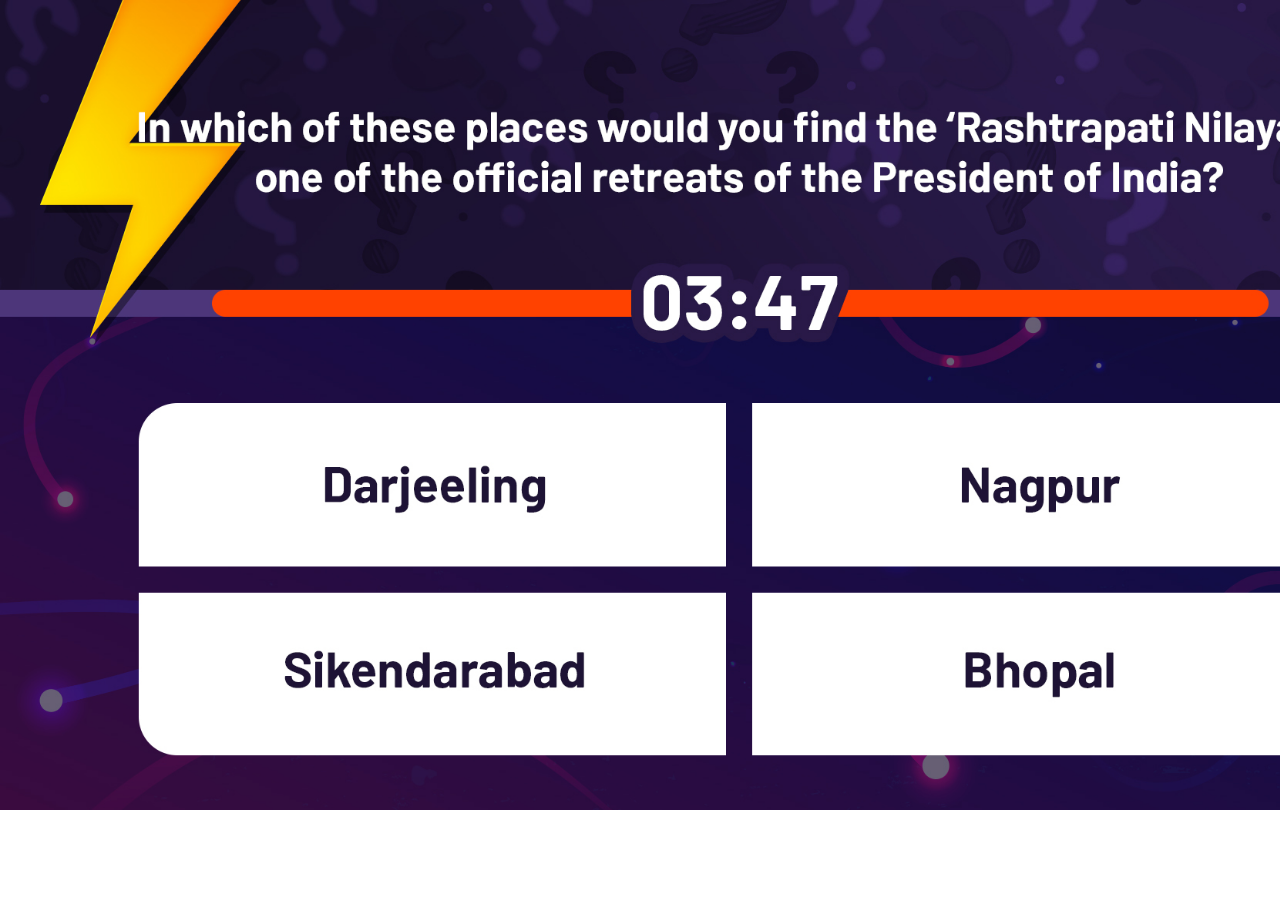
==== html/letsplay.html @ 0ffd65b5 "front page design" ====
<!DOCTYPE html>
<html lang="en">
<head>
    <meta charset="UTF-8">
    <meta name="viewport" content="width=device-width, initial-scale=1.0">
    <meta http-equiv="X-UA-Compatible" content="ie=edge">
    <title>Quiz</title>
    <link rel="stylesheet" href="css/main.css">
</head>
<body>
    <div class="letsplay">
        
    </div>

    <script src="https://ajax.googleapis.com/ajax/libs/jquery/3.4.1/jquery.min.js"></script>
    <script>
        
    </script>
</body>
</html>
---- html/css/main.css ----
@font-face {
    font-family: 'bnb';
    src: url('../fonts/BebasNeueBold.ttf');
}
@font-face {
    font-family: 'bnl';
    src: url('../fonts/BebasNeueLight.otf');
}
@font-face {
    font-family: 'montb';
    src: url('../fonts/Montserrat-Bold.otf');
}
@font-face {
    font-family: 'cstdb';
    src: url('../fonts/CircularStdBold.ttf');
}
@font-face {
    font-family: 'myraid';
    src: url('../fonts/myriad.ttf');
}
*{
    margin: 0;
    padding: 0;
    box-sizing: border-box;
}
div{
    word-wrap: break-word;
}
img{
    max-width: 100%;
}
.mainpage {
    background-image: url('../images/background-color.png');
    background-size: cover;
    background-repeat: no-repeat;
    height: 100vh;
}
.content-wrapper{
    width: 100%;
    display: flex;
    flex-direction: column;
    justify-content: center;
    align-items: flex-start;
    height: 90vh;
}
.maintitle{
    font-family: 'bnb';
    font-size: 145px;
    width: 85%;
    margin: 30px auto;
    color: #fff;
    line-height: 110px;
}
.yellow{
    color: #F9BF30;
}
.orange{
    color: #ff8300;
}
.vector{
    width: 35%;
    position: absolute;
    right: 0px;
    bottom: 0px;
}
.titledata{
    font-family: 'cstdb';
    color: #fff;
    width: 85%;
    margin: 10px auto 40px;
    font-size: 18px;
    line-height: 30px;
}
.startquiz{
    font-family: 'montb';
    font-size: 30px;
    color: #fff;
    background-image: linear-gradient(to bottom,#ff8700 ,#ff6100);
    padding: 25px 100px;
    margin-left: 105px;
    border-top-left-radius: 50px;
    border-bottom-left-radius: 50px;
    border-top-right-radius: 50px;
    border-bottom-right-radius: 50px;
    width: 40%;
    border-bottom: 5px solid #612800 !important;
    -moz-box-shadow: inset 0px 0px 1px 0.5px yellow;
    box-shadow: inset 0px 0px 1px 0.5px yellow;
    border: none;
    -webkit-box-shadow: inset 0px 0px 1px 0.5px yellow;
    cursor: pointer;
    text-shadow: 1px 1px 1px #333;
}
.startquiz:hover{
    border-bottom: 5px solid #14092C !important;
}
.gamebegins{
    background-image: url('../images/gamebegins.png');
    background-size: cover;
    background-repeat: no-repeat;
    height: 100vh;
    display: flex;
    width: 100%;
    flex-direction: column;
    justify-content: center;
}
.begindata{
    font-family: 'bnb';
    font-size: 145px;
    padding-left: 100px;
    color: #fff;
    line-height: 110px;
}
#count_num{
    font-size: 500px;
    color: #fff;
    opacity: 0.2;
    padding: 0px 250px;
    font-family: 'bnb';
    display: none;
}
.coin3{
    position: absolute;
    right: 7%;
    width: 250px;
    bottom: 10%;
    z-index: 11;
    display: none;
}
.coin2{
    position: absolute;
    right: 20%;
    width: 240px;
    bottom: 25%;
    z-index: 10;
    display:none;
}
.coin1{
    position: absolute;
    right: 31.5%;
    width: 240px;
    bottom: 38%;
    z-index: 9;
    display:none;
}
.letsplay{
    background-image: url('../images/quiz.jpg');
    background-size: cover;
    background-repeat: no-repeat;
    height: 810px;
    display: flex;
    width: 100%;
    flex-direction: column;
    justify-content: center;
}
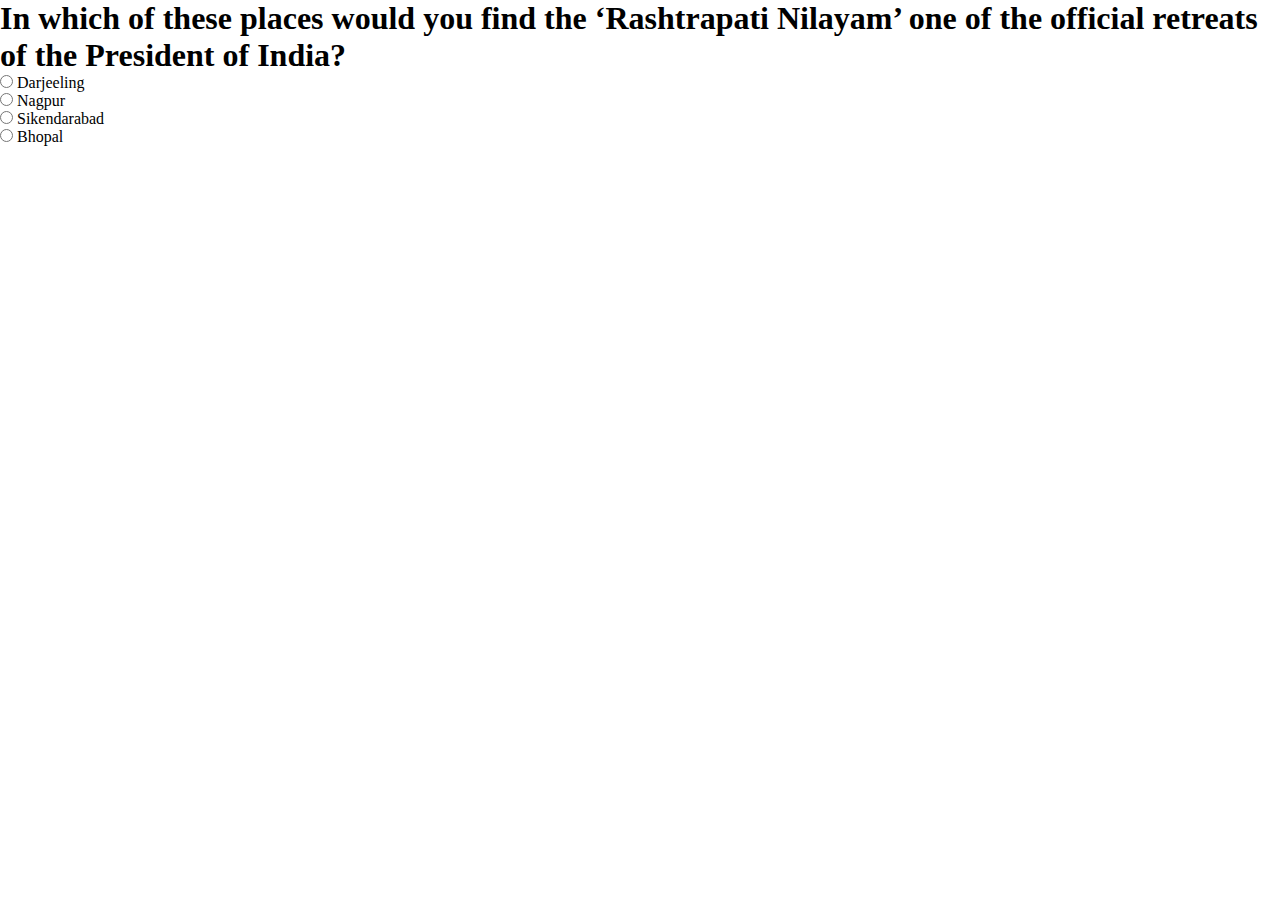
==== commit 6d70dffe: "Update letsplay.html" ====
--- a/html/letsplay.html
+++ b/html/letsplay.html
@@ -8,13 +8,59 @@
     <link rel="stylesheet" href="css/main.css">
 </head>
 <body>
-    <div class="letsplay">
-        
+    <div class="mainquiz">
+        <div class="questionsection">
+            <h1 class="question">In which of these places would you find the ‘Rashtrapati Nilayam’
+                one of the official retreats of the President of India?</h1>
+        </div>
+        <div class="answerquiz">
+            <div class="answers">
+                <div class="choice">
+                    <input id="choice_1" type="radio" name="choice" value="choice_1" />
+                    <label for="choice_1">Darjeeling</label>
+                </div>
+                
+                <div class="choice">
+                    <input id="choice_2" type="radio" name="choice" value="choice_2" />
+                    <label for="choice_2">Nagpur</label>
+                </div>
+                
+                
+                <div class="choice">    
+                    <input id="choice_3" type="radio" name="choice" value="choice_3" />
+                    <label for="choice_3">Sikendarabad</label>
+                </div>
+                <div class="choice">    
+                    <input id="choice_4" type="radio" name="choice" value="choice_3" />
+                    <label for="choice_4">Bhopal</label>
+                </div>
+                
+                
+            </div>
+        </div>
     </div>
-
     <script src="https://ajax.googleapis.com/ajax/libs/jquery/3.4.1/jquery.min.js"></script>
     <script>
+        $(document).ready(function() {
+    var choices = $('.choice');
+    
+    choices.on('click', function(event) {
+        var choice = $(event.target);
+        choice
+            .find('[name="choice"]')
+            .prop('checked', true)
+            .trigger('change');
+    });
+    
+    var inputs = $('.choice input');
+    inputs.on('change', function(event) {
+        var input = $(event.target);
+        var choice = $(this).closest('.choice');
         
+        $('.choice.active').removeClass('active');
+        choice.addClass('active');
+    });
+});
     </script>
 </body>
-</html>+</html>
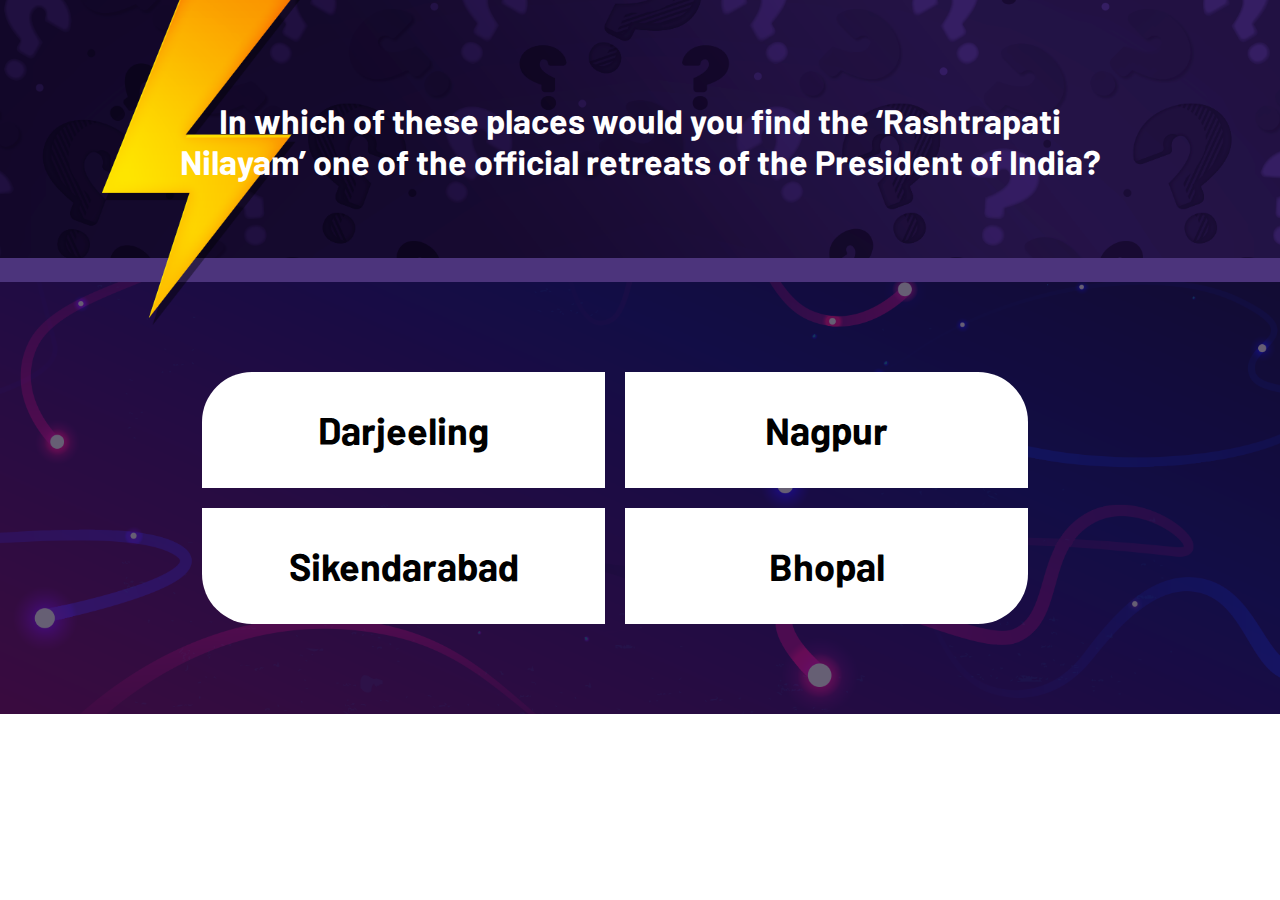
==== commit ee799c89: "Update letsplay.html" ====
--- a/html/letsplay.html
+++ b/html/letsplay.html
@@ -12,25 +12,26 @@
         <div class="questionsection">
             <h1 class="question">In which of these places would you find the ‘Rashtrapati Nilayam’
                 one of the official retreats of the President of India?</h1>
+                <img src="images/Bolt.png" alt="" class="bolt">
         </div>
         <div class="answerquiz">
             <div class="answers">
-                <div class="choice">
+                <div class="choice left-round-top">
                     <input id="choice_1" type="radio" name="choice" value="choice_1" />
                     <label for="choice_1">Darjeeling</label>
                 </div>
                 
-                <div class="choice">
+                <div class="choice right-round-top">
                     <input id="choice_2" type="radio" name="choice" value="choice_2" />
                     <label for="choice_2">Nagpur</label>
                 </div>
                 
                 
-                <div class="choice">    
+                <div class="choice left-round-bottom">    
                     <input id="choice_3" type="radio" name="choice" value="choice_3" />
                     <label for="choice_3">Sikendarabad</label>
                 </div>
-                <div class="choice">    
+                <div class="choice right-round-bottom">    
                     <input id="choice_4" type="radio" name="choice" value="choice_3" />
                     <label for="choice_4">Bhopal</label>
                 </div>
@@ -57,8 +58,8 @@
         var input = $(event.target);
         var choice = $(this).closest('.choice');
         
-        $('.choice.active').removeClass('active');
-        choice.addClass('active');
+        $('.choice.right').removeClass('right');
+        choice.addClass('heartbeat right');
     });
 });
     </script>
--- a/html/css/main.css
+++ b/html/css/main.css
@@ -13,6 +13,14 @@
 @font-face {
     font-family: 'cstdb';
     src: url('../fonts/CircularStdBold.ttf');
+}
+@font-face {
+    font-family: 'brb';
+    src: url('../fonts/Barlow-Bold.otf');
+}
+@font-face {
+    font-family: 'brr';
+    src: url('../fonts/Barlow-Regular.otf');
 }
 @font-face {
     font-family: 'myraid';
@@ -111,6 +119,11 @@
     color: #fff;
     line-height: 110px;
 }
+.mainquiz{
+    width: 100%;
+    display: flex;
+    flex-direction: column;
+}
 #count_num{
     font-size: 500px;
     color: #fff;
@@ -143,13 +156,142 @@
     z-index: 9;
     display:none;
 }
-.letsplay{
-    background-image: url('../images/quiz.jpg');
-    background-size: cover;
-    background-repeat: no-repeat;
-    height: 810px;
-    display: flex;
-    width: 100%;
-    flex-direction: column;
-    justify-content: center;
-}+.questionsection{
+    background-image: url(../images/quizquestionbg.png);
+    background-size: cover;
+    background-repeat: no-repeat;
+    width: 100%;
+    text-align: center;
+    padding: 100px 0px;
+}
+.question{
+    color: #fff;
+    font-family: 'brb';
+    font-size: 34px;
+    width: 75%;
+    margin: auto;
+    z-index: 9;
+    position: relative;
+}
+.answerquiz{
+    background-image: url(../images/quizansbg.png);
+    background-size: cover;
+    background-repeat: no-repeat;
+    width: 100%;
+    display: inline-block;
+    padding: 80px 0px;
+}
+.answers{
+    width: 70%;
+    margin:auto;
+}
+.choice input {
+    display: none;
+}
+
+.choice {
+    border: none;
+    padding: 35px;
+    width: 45%;
+    float: left;
+    margin: 10px 10px;
+    background: #fff;
+    text-align: center;
+    font-family: brb;
+    font-size: 38px;
+}
+.bolt{
+    position: absolute;
+    left: 8%;
+    width: 205px;
+    top: 0px;
+    z-index: 1;
+}
+.right {
+    background-color: #8cb23b;
+}
+.left-round-top{
+    border-top-left-radius: 50px;
+}
+.left-round-bottom{
+    border-bottom-left-radius: 50px;
+}
+.right-round-top{
+    border-top-right-radius: 50px;
+}
+.right-round-bottom{
+    border-bottom-right-radius: 50px;
+}
+.heartbeat {
+	-webkit-animation: heartbeat 1s ease-in-out both;
+	        animation: heartbeat 1s ease-in-out both;
+}
+@-webkit-keyframes heartbeat {
+    from {
+      -webkit-transform: scale(1);
+              transform: scale(1);
+      -webkit-transform-origin: center center;
+              transform-origin: center center;
+      -webkit-animation-timing-function: ease-out;
+              animation-timing-function: ease-out;
+    }
+    10% {
+      -webkit-transform: scale(0.91);
+              transform: scale(0.91);
+      -webkit-animation-timing-function: ease-in;
+              animation-timing-function: ease-in;
+    }
+    17% {
+      -webkit-transform: scale(0.98);
+              transform: scale(0.98);
+      -webkit-animation-timing-function: ease-out;
+              animation-timing-function: ease-out;
+    }
+    33% {
+      -webkit-transform: scale(0.87);
+              transform: scale(0.87);
+      -webkit-animation-timing-function: ease-in;
+              animation-timing-function: ease-in;
+    }
+    45% {
+      -webkit-transform: scale(1);
+              transform: scale(1);
+      -webkit-animation-timing-function: ease-out;
+              animation-timing-function: ease-out;
+    }
+  }
+  @keyframes heartbeat {
+    from {
+      -webkit-transform: scale(1);
+              transform: scale(1);
+      -webkit-transform-origin: center center;
+              transform-origin: center center;
+      -webkit-animation-timing-function: ease-out;
+              animation-timing-function: ease-out;
+    }
+    10% {
+      -webkit-transform: scale(0.91);
+              transform: scale(0.91);
+      -webkit-animation-timing-function: ease-in;
+              animation-timing-function: ease-in;
+    }
+    17% {
+      -webkit-transform: scale(0.98);
+              transform: scale(0.98);
+      -webkit-animation-timing-function: ease-out;
+              animation-timing-function: ease-out;
+    }
+    33% {
+      -webkit-transform: scale(0.87);
+              transform: scale(0.87);
+      -webkit-animation-timing-function: ease-in;
+              animation-timing-function: ease-in;
+    }
+    45% {
+      -webkit-transform: scale(1);
+              transform: scale(1);
+      -webkit-animation-timing-function: ease-out;
+              animation-timing-function: ease-out;
+    }
+  }
+  
